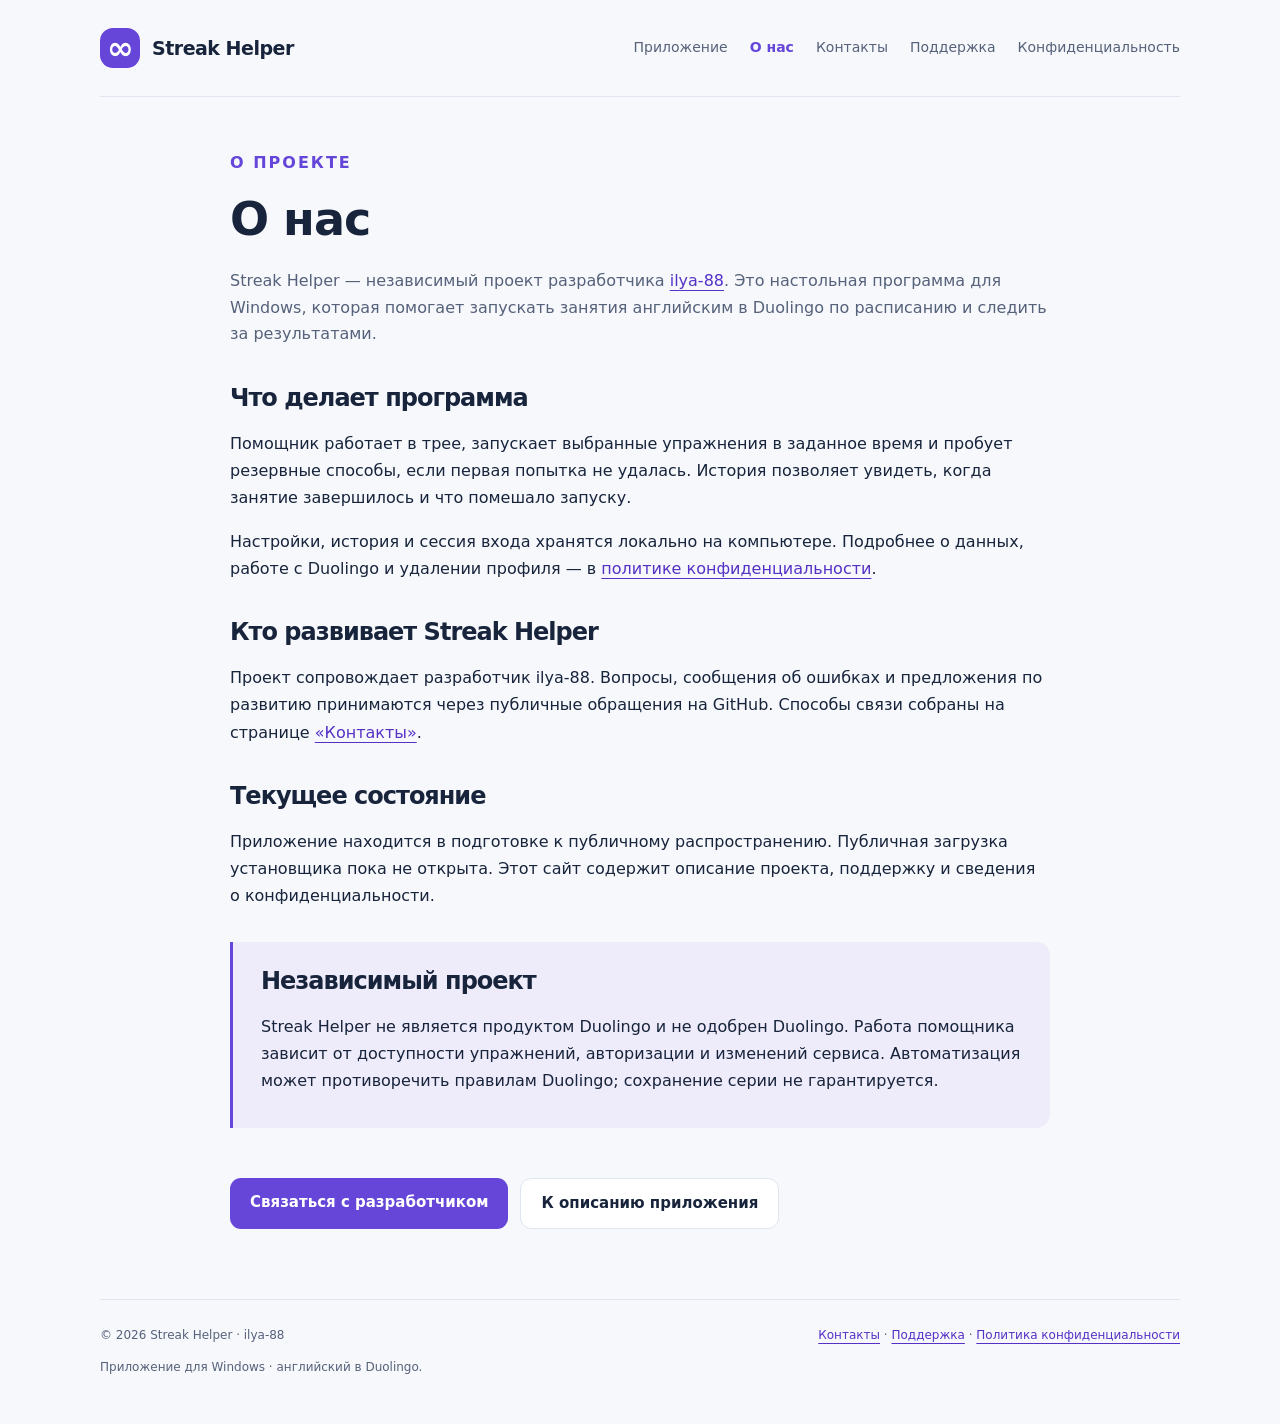
==== about.html @ e92014e6 "Publish Streak Helper website with About and Contacts" ====
<!doctype html>
<html lang="ru">
<head>
  <meta charset="utf-8">
  <meta name="viewport" content="width=device-width, initial-scale=1">
  <meta name="description" content="О проекте Streak Helper: настольный помощник для Windows, его возможности и разработчик ilya-88.">
  <meta name="theme-color" content="#6646d8">
  <title>О нас — Streak Helper</title>
  <link rel="stylesheet" href="styles.css">
</head>
<body>
  <a class="skip" href="#main">К содержимому</a>
  <header class="top">
    <a class="brand" href="./"><span class="mark" aria-hidden="true">∞</span>Streak Helper</a>
    <nav aria-label="Основная навигация"><a href="./">Приложение</a><a href="about.html" aria-current="page">О нас</a><a href="contacts.html">Контакты</a><a href="support.html">Поддержка</a><a href="privacy.html">Конфиденциальность</a></nav>
  </header>
  <main id="main" class="document">
    <p class="eyebrow">О проекте</p>
    <h1>О нас</h1>
    <p class="lead">Streak Helper — независимый проект разработчика <a href="https://github.com/ilya-88">ilya-88</a>. Это настольная программа для Windows, которая помогает запускать занятия английским в Duolingo по расписанию и следить за результатами.</p>
    <h2>Что делает программа</h2>
    <p>Помощник работает в трее, запускает выбранные упражнения в заданное время и пробует резервные способы, если первая попытка не удалась. История позволяет увидеть, когда занятие завершилось и что помешало запуску.</p>
    <p>Настройки, история и сессия входа хранятся локально на компьютере. Подробнее о данных, работе с Duolingo и удалении профиля — в <a href="privacy.html">политике конфиденциальности</a>.</p>
    <h2>Кто развивает Streak Helper</h2>
    <p>Проект сопровождает разработчик ilya-88. Вопросы, сообщения об ошибках и предложения по развитию принимаются через публичные обращения на GitHub. Способы связи собраны на странице <a href="contacts.html">«Контакты»</a>.</p>
    <h2>Текущее состояние</h2>
    <p>Приложение находится в подготовке к публичному распространению. Публичная загрузка установщика пока не открыта. Этот сайт содержит описание проекта, поддержку и сведения о конфиденциальности.</p>
    <aside class="notice"><h2>Независимый проект</h2><p>Streak Helper не является продуктом Duolingo и не одобрен Duolingo. Работа помощника зависит от доступности упражнений, авторизации и изменений сервиса. Автоматизация может противоречить правилам Duolingo; сохранение серии не гарантируется.</p></aside>
    <div class="actions"><a class="button" href="contacts.html">Связаться с разработчиком</a><a class="button secondary" href="./">К описанию приложения</a></div>
  </main>
  <footer><div class="footer-row"><span>© 2026 Streak Helper · ilya-88</span><span><a href="contacts.html">Контакты</a> · <a href="support.html">Поддержка</a> · <a href="privacy.html">Политика конфиденциальности</a></span></div><p>Приложение для Windows · английский в Duolingo.</p></footer>
</body>
</html>
---- styles.css ----
:root{color-scheme:light;--ink:#17243b;--muted:#56617a;--line:#e0e6f0;--accent:#6646d8;--paper:#f6f8fc;--white:#fff}*{box-sizing:border-box}html{scroll-behavior:smooth}body{margin:0;background:var(--paper);color:var(--ink);font:17px/1.7 system-ui,-apple-system,BlinkMacSystemFont,"Segoe UI",sans-serif}a{color:#5531c6;text-underline-offset:4px}a:hover{color:#35179a}a:focus-visible,summary:focus-visible{outline:3px solid #9079e8;outline-offset:5px}header,main,footer{width:min(1080px,calc(100% - 48px));margin:auto}.top{display:flex;align-items:center;justify-content:space-between;gap:24px;padding:28px 0;border-bottom:1px solid var(--line)}.brand{display:inline-flex;align-items:center;gap:12px;color:var(--ink);font-size:19px;font-weight:750;letter-spacing:-.5px;text-decoration:none}.mark{display:inline-grid;place-items:center;width:40px;height:40px;border-radius:13px;background:var(--accent);color:white;font-size:32px;line-height:1}nav{display:flex;flex-wrap:wrap;gap:22px;font-size:14px}nav a{color:var(--muted);text-decoration:none}nav a[aria-current=page]{color:var(--accent);font-weight:700}.hero{display:grid;grid-template-columns:1.2fr 1fr;align-items:center;gap:56px;padding:76px 0 60px}.eyebrow{text-transform:uppercase;letter-spacing:2px;color:var(--accent);font-size:12px;font-weight:800}h1,h2,h3{line-height:1.18;letter-spacing:-1px}h1{font-size:clamp(36px,5vw,62px);margin:14px 0 22px}h2{font-size:28px;margin:0 0 18px}h3{font-size:20px;margin:0 0 12px;letter-spacing:-.4px}.lead{font-size:19px;color:var(--muted);line-height:1.65}.pill{display:inline-flex;padding:6px 12px;background:#eae5fc;color:#5537ad;border-radius:99px;font-size:12px;font-weight:700}.actions{display:flex;gap:12px;flex-wrap:wrap;margin:28px 0 12px}.button{display:inline-block;background:var(--accent);color:white;padding:12px 20px;border-radius:11px;text-decoration:none;font-weight:650;font-size:15px}.button:hover{background:#5133ba;color:white}.button.secondary{background:#fff;color:var(--ink);border:1px solid var(--line)}.small{font-size:13px;color:var(--muted)}.art{min-height:330px;display:flex;align-items:center;justify-content:center;position:relative;background:radial-gradient(ellipse,#e2dcfc,transparent 70%)}.infinity{font-size:clamp(160px,24vw,280px);font-weight:600;line-height:1;color:var(--accent);text-shadow:0 18px 40px #6646d82b;transform:rotate(-8deg);user-select:none}.art-label{position:absolute;bottom:15px;background:white;border:1px solid var(--line);box-shadow:0 12px 30px #24365b0a;border-radius:13px;padding:10px 18px;font-size:13px}.grid{display:grid;grid-template-columns:repeat(3,1fr);gap:18px;margin-bottom:42px}.card{background:var(--white);border:1px solid var(--line);border-radius:18px;padding:26px}.card p{color:var(--muted);font-size:15px;margin:0}.number{display:block;font-size:12px;letter-spacing:1px;color:var(--accent);margin-bottom:24px;font-weight:800}.notice{padding:25px 28px;border-left:3px solid var(--accent);background:#eeebfa;border-radius:0 14px 14px 0;margin:32px 0 50px}.notice p{margin:8px 0;font-size:15px}.document{max-width:820px;margin:52px auto 70px}.document h1{font-size:clamp(34px,5vw,46px)}.document h2{font-size:24px;margin-top:36px}.document h3{margin-top:22px}.document p,.document li{font-size:16px}.document li{margin-bottom:9px}.document ul,.document ol{padding-left:24px}.document table{width:100%;border-collapse:collapse;font-size:14px}.document th,.document td{text-align:left;border-bottom:1px solid var(--line);padding:14px 12px;vertical-align:top}.document th{background:#efedf9}.table-scroll{overflow:auto}code{background:#e9edf5;padding:2px 5px;border-radius:4px;font-size:.9em;overflow-wrap:anywhere}.toc{padding:22px 26px;background:white;border:1px solid var(--line);border-radius:14px}.toc a{display:inline-block;margin:5px 15px 5px 0;font-size:14px}details{background:white;border:1px solid var(--line);border-radius:12px;padding:18px 22px;margin:12px 0}summary{font-weight:650;cursor:pointer}footer{border-top:1px solid var(--line);padding:25px 0 34px;font-size:12px;color:var(--muted)}.footer-row{display:flex;justify-content:space-between;gap:16px;flex-wrap:wrap}footer p{max-width:820px}.contact-card{margin:28px 0;background:white;border:1px solid var(--line);border-radius:18px;padding:26px}.contact-card p{margin:8px 0}.skip{position:absolute;left:24px;top:-70px;background:white;padding:12px}.skip:focus{top:12px;z-index:2}@media(max-width:720px){header,main,footer{width:calc(100% - 32px)}.top{align-items:flex-start;flex-direction:column;gap:16px;padding:22px 0}nav{gap:18px;font-size:13px}.hero{grid-template-columns:1fr;gap:6px;padding:42px 0 24px}.art{min-height:210px}.infinity{font-size:210px}.art-label{bottom:0}.grid{grid-template-columns:1fr;margin-top:32px}.number{margin-bottom:12px}.document{margin-top:32px}.document th,.document td{padding:10px 8px}.notice{padding:18px 20px}}

.web-ad{padding:22px 24px;margin:36px 0;background:#fff;border:1px solid var(--line);border-radius:16px}.ad-label{display:block;margin:0 0 14px;color:var(--muted);font-size:12px;letter-spacing:.03em}.web-ad>div{min-height:250px;width:100%;overflow:hidden}.web-ad .small{margin-bottom:0}.partner-card{background:#fff9df;border:1px solid #e9d888;border-radius:16px;padding:28px;margin:36px 0}.partner-card p{max-width:760px}.partner-button{background:#ffe35a;color:#242015;border:1px solid #dfc64b}.partner-button:hover{background:#ffeb88;color:#242015}@media(max-width:720px){.web-ad,.partner-card{padding:20px}.web-ad>div{min-height:250px}}

.partner-resources{margin:42px 0}.partner-resources>p{color:var(--muted);font-size:15px}.partner-grid{display:grid;grid-template-columns:repeat(3,minmax(0,1fr));gap:18px}.partner-grid .partner-card{display:flex;flex-direction:column;margin:0;padding:24px}.partner-card h3{font-size:23px}.partner-card p{font-size:14px;line-height:1.65;flex:1}.partner-card .button{text-align:center;font-size:14px;padding:11px 12px}.partner-search{padding:26px;background:#fff;border:1px solid var(--line);border-radius:16px;margin-top:22px}.partner-search label{display:block;margin-bottom:8px;font-size:14px}.search-row{display:flex;gap:12px}.search-row input{flex:1;min-width:100px;border:1px solid #bfc8d8;border-radius:10px;padding:12px;font:inherit}.search-row button{font:inherit;border:0;cursor:pointer}@media(max-width:850px){.partner-grid{grid-template-columns:1fr}.search-row{flex-direction:column}.partner-grid .partner-card{padding:22px}}

.top{flex-wrap:wrap}.top>nav{row-gap:10px}.contact-card h2{margin-top:0}.document .notice h2{margin-top:0}
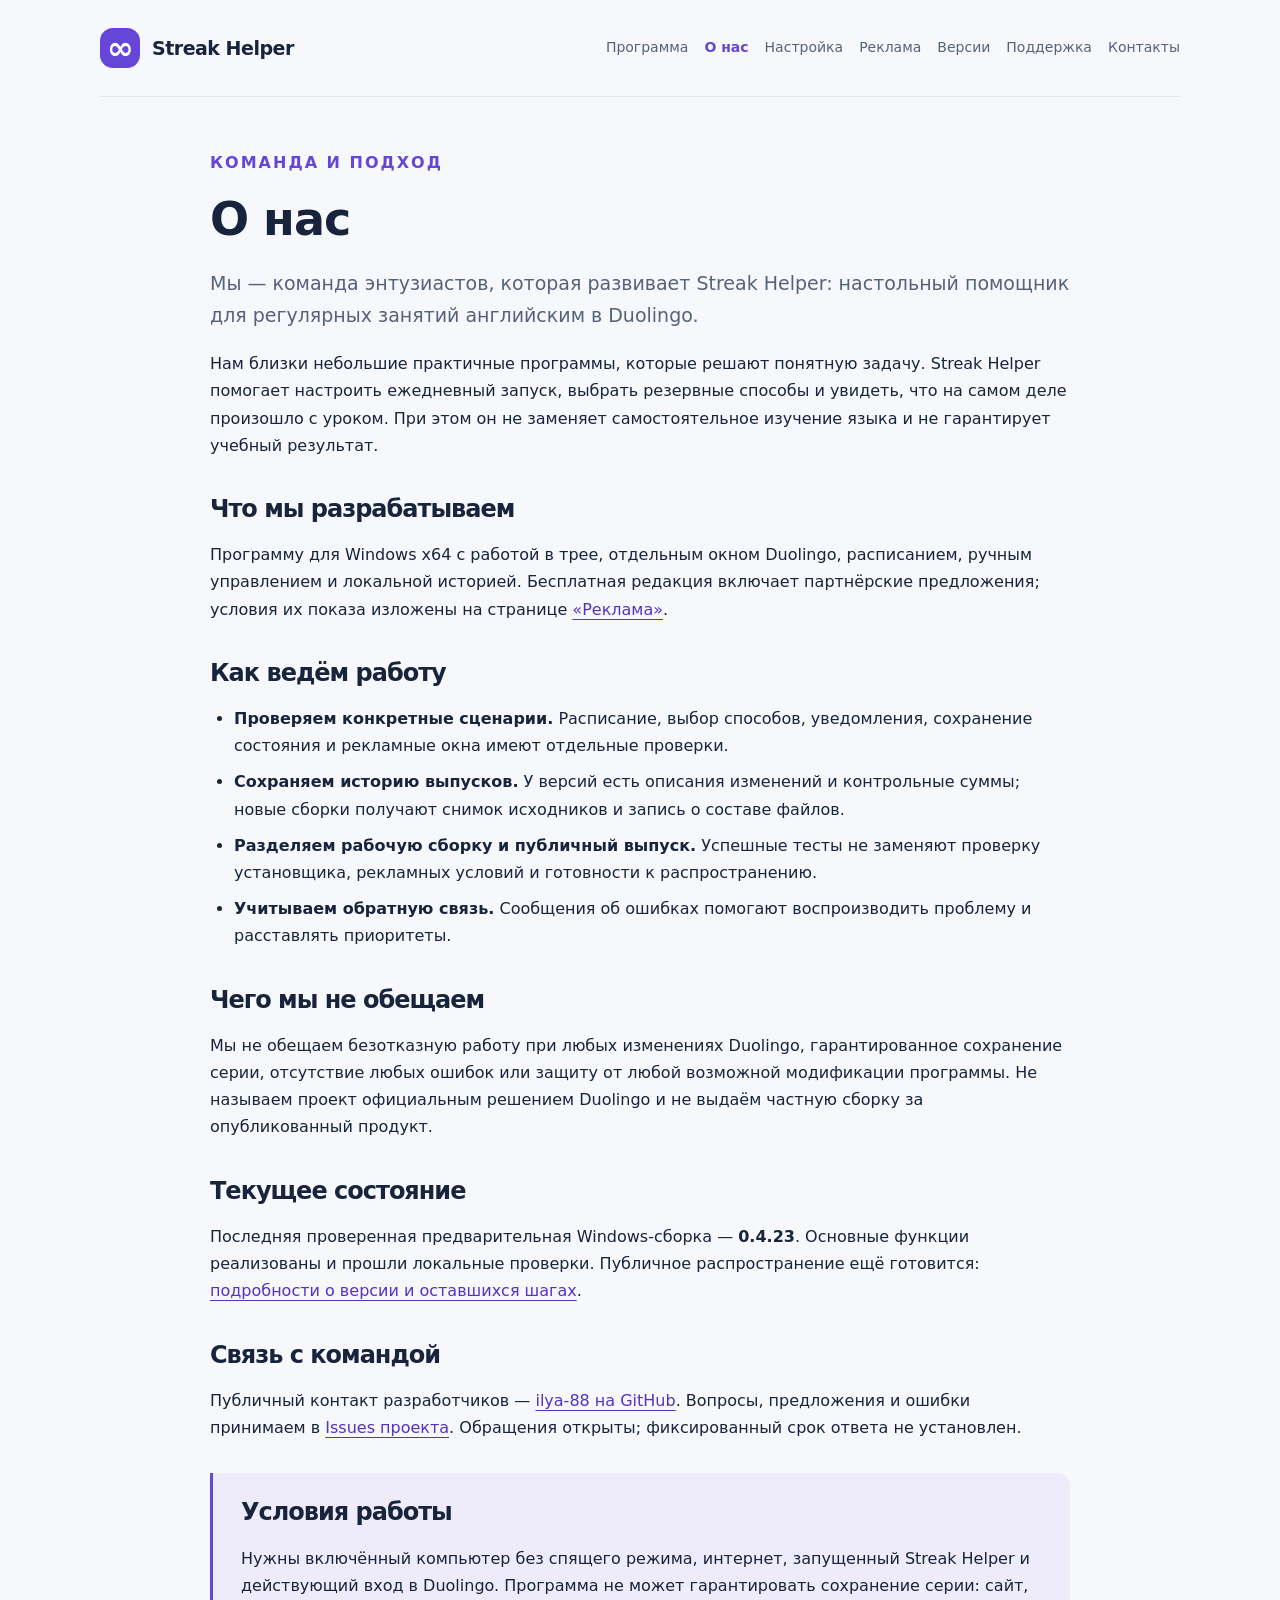
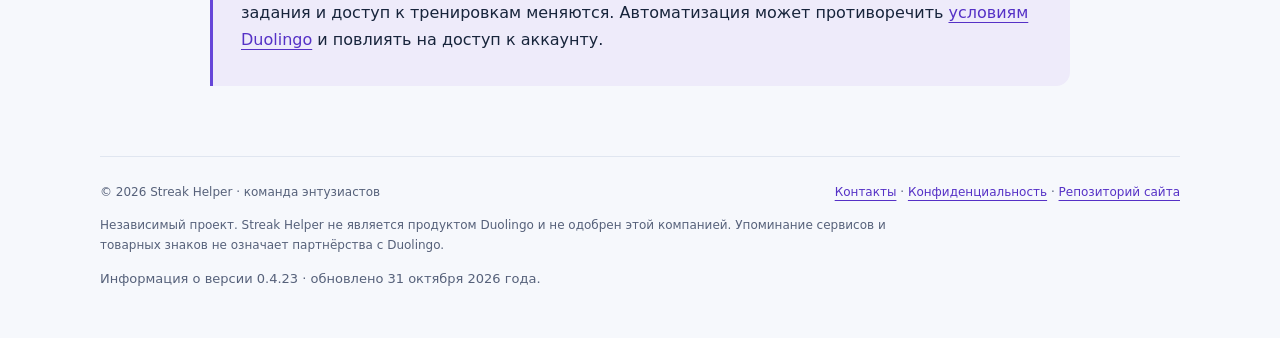
==== commit f7c3cefc: "Explain Streak Helper, setup, advertising and 0.4.23 release status Expand the project and team desc" ====
--- a/about.html
+++ b/about.html
@@ -1,33 +1,9 @@
 <!doctype html>
-<html lang="ru">
-<head>
-  <meta charset="utf-8">
-  <meta name="viewport" content="width=device-width, initial-scale=1">
-  <meta name="description" content="О проекте Streak Helper: настольный помощник для Windows, его возможности и разработчик ilya-88.">
-  <meta name="theme-color" content="#6646d8">
-  <title>О нас — Streak Helper</title>
-  <link rel="stylesheet" href="styles.css">
-</head>
-<body>
-  <a class="skip" href="#main">К содержимому</a>
-  <header class="top">
-    <a class="brand" href="./"><span class="mark" aria-hidden="true">∞</span>Streak Helper</a>
-    <nav aria-label="Основная навигация"><a href="./">Приложение</a><a href="about.html" aria-current="page">О нас</a><a href="contacts.html">Контакты</a><a href="support.html">Поддержка</a><a href="privacy.html">Конфиденциальность</a></nav>
-  </header>
-  <main id="main" class="document">
-    <p class="eyebrow">О проекте</p>
-    <h1>О нас</h1>
-    <p class="lead">Streak Helper — независимый проект разработчика <a href="https://github.com/ilya-88">ilya-88</a>. Это настольная программа для Windows, которая помогает запускать занятия английским в Duolingo по расписанию и следить за результатами.</p>
-    <h2>Что делает программа</h2>
-    <p>Помощник работает в трее, запускает выбранные упражнения в заданное время и пробует резервные способы, если первая попытка не удалась. История позволяет увидеть, когда занятие завершилось и что помешало запуску.</p>
-    <p>Настройки, история и сессия входа хранятся локально на компьютере. Подробнее о данных, работе с Duolingo и удалении профиля — в <a href="privacy.html">политике конфиденциальности</a>.</p>
-    <h2>Кто развивает Streak Helper</h2>
-    <p>Проект сопровождает разработчик ilya-88. Вопросы, сообщения об ошибках и предложения по развитию принимаются через публичные обращения на GitHub. Способы связи собраны на странице <a href="contacts.html">«Контакты»</a>.</p>
-    <h2>Текущее состояние</h2>
-    <p>Приложение находится в подготовке к публичному распространению. Публичная загрузка установщика пока не открыта. Этот сайт содержит описание проекта, поддержку и сведения о конфиденциальности.</p>
-    <aside class="notice"><h2>Независимый проект</h2><p>Streak Helper не является продуктом Duolingo и не одобрен Duolingo. Работа помощника зависит от доступности упражнений, авторизации и изменений сервиса. Автоматизация может противоречить правилам Duolingo; сохранение серии не гарантируется.</p></aside>
-    <div class="actions"><a class="button" href="contacts.html">Связаться с разработчиком</a><a class="button secondary" href="./">К описанию приложения</a></div>
-  </main>
-  <footer><div class="footer-row"><span>© 2026 Streak Helper · ilya-88</span><span><a href="contacts.html">Контакты</a> · <a href="support.html">Поддержка</a> · <a href="privacy.html">Политика конфиденциальности</a></span></div><p>Приложение для Windows · английский в Duolingo.</p></footer>
-</body>
-</html>
+<html lang="ru"><head><meta charset="utf-8"><meta name="viewport" content="width=device-width,initial-scale=1"><meta name="description" content="Streak Helper — независимый проект команды энтузиастов. Подход к разработке, возможности программы и открытая информация о её состоянии."><meta name="theme-color" content="#6646d8"><title>О нас — Streak Helper</title><link rel="canonical" href="https://streak-helper-windows.github.io/about.html"><link rel="stylesheet" href="styles.css"></head>
+<body><a class="skip" href="#main">К содержимому</a><header class="top"><a class="brand" href="./"><span class="mark" aria-hidden="true">∞</span>Streak Helper</a><nav aria-label="Основная навигация"><a href="./">Программа</a><a href="about.html" aria-current="page">О нас</a><a href="guide.html">Настройка</a><a href="ads.html">Реклама</a><a href="releases.html">Версии</a><a href="support.html">Поддержка</a><a href="contacts.html">Контакты</a></nav></header>
+<main id="main" class="document">
+<p class="eyebrow">Команда и подход</p><h1>О нас</h1><p class="lead">Мы — команда энтузиастов, которая развивает Streak Helper: настольный помощник для регулярных занятий английским в Duolingo.</p><p>Нам близки небольшие практичные программы, которые решают понятную задачу. Streak Helper помогает настроить ежедневный запуск, выбрать резервные способы и увидеть, что на самом деле произошло с уроком. При этом он не заменяет самостоятельное изучение языка и не гарантирует учебный результат.</p>
+<h2>Что мы разрабатываем</h2><p>Программу для Windows x64 с работой в трее, отдельным окном Duolingo, расписанием, ручным управлением и локальной историей. Бесплатная редакция включает партнёрские предложения; условия их показа изложены на странице <a href="ads.html">«Реклама»</a>.</p><h2>Как ведём работу</h2><ul><li><strong>Проверяем конкретные сценарии.</strong> Расписание, выбор способов, уведомления, сохранение состояния и рекламные окна имеют отдельные проверки.</li><li><strong>Сохраняем историю выпусков.</strong> У версий есть описания изменений и контрольные суммы; новые сборки получают снимок исходников и запись о составе файлов.</li><li><strong>Разделяем рабочую сборку и публичный выпуск.</strong> Успешные тесты не заменяют проверку установщика, рекламных условий и готовности к распространению.</li><li><strong>Учитываем обратную связь.</strong> Сообщения об ошибках помогают воспроизводить проблему и расставлять приоритеты.</li></ul>
+<h2>Чего мы не обещаем</h2><p>Мы не обещаем безотказную работу при любых изменениях Duolingo, гарантированное сохранение серии, отсутствие любых ошибок или защиту от любой возможной модификации программы. Не называем проект официальным решением Duolingo и не выдаём частную сборку за опубликованный продукт.</p><h2>Текущее состояние</h2><p>Последняя проверенная предварительная Windows-сборка — <strong>0.4.23</strong>. Основные функции реализованы и прошли локальные проверки. Публичное распространение ещё готовится: <a href="releases.html">подробности о версии и оставшихся шагах</a>.</p>
+<h2>Связь с командой</h2><p>Публичный контакт разработчиков — <a href="https://github.com/ilya-88">ilya-88 на GitHub</a>. Вопросы, предложения и ошибки принимаем в <a href="https://github.com/ilya-88/streak-helper/issues">Issues проекта</a>. Обращения открыты; фиксированный срок ответа не установлен.</p><aside class="notice"><h2>Условия работы</h2><p>Нужны включённый компьютер без спящего режима, интернет, запущенный Streak Helper и действующий вход в Duolingo. Программа не может гарантировать сохранение серии: сайт, задания и доступ к тренировкам меняются. Автоматизация может противоречить <a href="https://www.duolingo.com/terms">условиям Duolingo</a> и повлиять на доступ к аккаунту.</p></aside></main>
+<footer><div class="footer-row"><span>© 2026 Streak Helper · команда энтузиастов</span><span><a href="contacts.html">Контакты</a> · <a href="privacy.html">Конфиденциальность</a> · <a href="https://github.com/streak-helper-windows/streak-helper-windows.github.io">Репозиторий сайта</a></span></div><p>Независимый проект. Streak Helper не является продуктом Duolingo и не одобрен этой компанией. Упоминание сервисов и товарных знаков не означает партнёрства с Duolingo.</p><p class="small">Информация о версии 0.4.23 · обновлено 31 октября 2026 года.</p></footer></body></html>
--- a/styles.css
+++ b/styles.css
@@ -1,7 +1,4 @@
 :root{color-scheme:light;--ink:#17243b;--muted:#56617a;--line:#e0e6f0;--accent:#6646d8;--paper:#f6f8fc;--white:#fff}*{box-sizing:border-box}html{scroll-behavior:smooth}body{margin:0;background:var(--paper);color:var(--ink);font:17px/1.7 system-ui,-apple-system,BlinkMacSystemFont,"Segoe UI",sans-serif}a{color:#5531c6;text-underline-offset:4px}a:hover{color:#35179a}a:focus-visible,summary:focus-visible{outline:3px solid #9079e8;outline-offset:5px}header,main,footer{width:min(1080px,calc(100% - 48px));margin:auto}.top{display:flex;align-items:center;justify-content:space-between;gap:24px;padding:28px 0;border-bottom:1px solid var(--line)}.brand{display:inline-flex;align-items:center;gap:12px;color:var(--ink);font-size:19px;font-weight:750;letter-spacing:-.5px;text-decoration:none}.mark{display:inline-grid;place-items:center;width:40px;height:40px;border-radius:13px;background:var(--accent);color:white;font-size:32px;line-height:1}nav{display:flex;flex-wrap:wrap;gap:22px;font-size:14px}nav a{color:var(--muted);text-decoration:none}nav a[aria-current=page]{color:var(--accent);font-weight:700}.hero{display:grid;grid-template-columns:1.2fr 1fr;align-items:center;gap:56px;padding:76px 0 60px}.eyebrow{text-transform:uppercase;letter-spacing:2px;color:var(--accent);font-size:12px;font-weight:800}h1,h2,h3{line-height:1.18;letter-spacing:-1px}h1{font-size:clamp(36px,5vw,62px);margin:14px 0 22px}h2{font-size:28px;margin:0 0 18px}h3{font-size:20px;margin:0 0 12px;letter-spacing:-.4px}.lead{font-size:19px;color:var(--muted);line-height:1.65}.pill{display:inline-flex;padding:6px 12px;background:#eae5fc;color:#5537ad;border-radius:99px;font-size:12px;font-weight:700}.actions{display:flex;gap:12px;flex-wrap:wrap;margin:28px 0 12px}.button{display:inline-block;background:var(--accent);color:white;padding:12px 20px;border-radius:11px;text-decoration:none;font-weight:650;font-size:15px}.button:hover{background:#5133ba;color:white}.button.secondary{background:#fff;color:var(--ink);border:1px solid var(--line)}.small{font-size:13px;color:var(--muted)}.art{min-height:330px;display:flex;align-items:center;justify-content:center;position:relative;background:radial-gradient(ellipse,#e2dcfc,transparent 70%)}.infinity{font-size:clamp(160px,24vw,280px);font-weight:600;line-height:1;color:var(--accent);text-shadow:0 18px 40px #6646d82b;transform:rotate(-8deg);user-select:none}.art-label{position:absolute;bottom:15px;background:white;border:1px solid var(--line);box-shadow:0 12px 30px #24365b0a;border-radius:13px;padding:10px 18px;font-size:13px}.grid{display:grid;grid-template-columns:repeat(3,1fr);gap:18px;margin-bottom:42px}.card{background:var(--white);border:1px solid var(--line);border-radius:18px;padding:26px}.card p{color:var(--muted);font-size:15px;margin:0}.number{display:block;font-size:12px;letter-spacing:1px;color:var(--accent);margin-bottom:24px;font-weight:800}.notice{padding:25px 28px;border-left:3px solid var(--accent);background:#eeebfa;border-radius:0 14px 14px 0;margin:32px 0 50px}.notice p{margin:8px 0;font-size:15px}.document{max-width:820px;margin:52px auto 70px}.document h1{font-size:clamp(34px,5vw,46px)}.document h2{font-size:24px;margin-top:36px}.document h3{margin-top:22px}.document p,.document li{font-size:16px}.document li{margin-bottom:9px}.document ul,.document ol{padding-left:24px}.document table{width:100%;border-collapse:collapse;font-size:14px}.document th,.document td{text-align:left;border-bottom:1px solid var(--line);padding:14px 12px;vertical-align:top}.document th{background:#efedf9}.table-scroll{overflow:auto}code{background:#e9edf5;padding:2px 5px;border-radius:4px;font-size:.9em;overflow-wrap:anywhere}.toc{padding:22px 26px;background:white;border:1px solid var(--line);border-radius:14px}.toc a{display:inline-block;margin:5px 15px 5px 0;font-size:14px}details{background:white;border:1px solid var(--line);border-radius:12px;padding:18px 22px;margin:12px 0}summary{font-weight:650;cursor:pointer}footer{border-top:1px solid var(--line);padding:25px 0 34px;font-size:12px;color:var(--muted)}.footer-row{display:flex;justify-content:space-between;gap:16px;flex-wrap:wrap}footer p{max-width:820px}.contact-card{margin:28px 0;background:white;border:1px solid var(--line);border-radius:18px;padding:26px}.contact-card p{margin:8px 0}.skip{position:absolute;left:24px;top:-70px;background:white;padding:12px}.skip:focus{top:12px;z-index:2}@media(max-width:720px){header,main,footer{width:calc(100% - 32px)}.top{align-items:flex-start;flex-direction:column;gap:16px;padding:22px 0}nav{gap:18px;font-size:13px}.hero{grid-template-columns:1fr;gap:6px;padding:42px 0 24px}.art{min-height:210px}.infinity{font-size:210px}.art-label{bottom:0}.grid{grid-template-columns:1fr;margin-top:32px}.number{margin-bottom:12px}.document{margin-top:32px}.document th,.document td{padding:10px 8px}.notice{padding:18px 20px}}
 
-.web-ad{padding:22px 24px;margin:36px 0;background:#fff;border:1px solid var(--line);border-radius:16px}.ad-label{display:block;margin:0 0 14px;color:var(--muted);font-size:12px;letter-spacing:.03em}.web-ad>div{min-height:250px;width:100%;overflow:hidden}.web-ad .small{margin-bottom:0}.partner-card{background:#fff9df;border:1px solid #e9d888;border-radius:16px;padding:28px;margin:36px 0}.partner-card p{max-width:760px}.partner-button{background:#ffe35a;color:#242015;border:1px solid #dfc64b}.partner-button:hover{background:#ffeb88;color:#242015}@media(max-width:720px){.web-ad,.partner-card{padding:20px}.web-ad>div{min-height:250px}}
 
-.partner-resources{margin:42px 0}.partner-resources>p{color:var(--muted);font-size:15px}.partner-grid{display:grid;grid-template-columns:repeat(3,minmax(0,1fr));gap:18px}.partner-grid .partner-card{display:flex;flex-direction:column;margin:0;padding:24px}.partner-card h3{font-size:23px}.partner-card p{font-size:14px;line-height:1.65;flex:1}.partner-card .button{text-align:center;font-size:14px;padding:11px 12px}.partner-search{padding:26px;background:#fff;border:1px solid var(--line);border-radius:16px;margin-top:22px}.partner-search label{display:block;margin-bottom:8px;font-size:14px}.search-row{display:flex;gap:12px}.search-row input{flex:1;min-width:100px;border:1px solid #bfc8d8;border-radius:10px;padding:12px;font:inherit}.search-row button{font:inherit;border:0;cursor:pointer}@media(max-width:850px){.partner-grid{grid-template-columns:1fr}.search-row{flex-direction:column}.partner-grid .partner-card{padding:22px}}
-
-.top{flex-wrap:wrap}.top>nav{row-gap:10px}.contact-card h2{margin-top:0}.document .notice h2{margin-top:0}
+.top{flex-wrap:wrap;align-items:center}.top>nav{gap:10px 16px;max-width:760px}.hero{grid-template-columns:1.35fr 1fr;gap:48px;padding:58px 0 42px}.hero h1{font-size:clamp(36px,4.2vw,50px)}.hero p:not(.lead):not(.small){font-size:16px}.flow-card{background:#fff;border:1px solid var(--line);border-radius:24px;padding:30px;box-shadow:0 20px 55px #3720650a}.flow{list-style:none;padding:0;margin:22px 0 28px;counter-reset:step}.flow li{counter-increment:step;position:relative;padding:0 0 24px 48px}.flow li:last-child{padding-bottom:0}.flow li:before{content:counter(step,decimal-leading-zero);position:absolute;left:0;top:0;background:#ede8fc;color:var(--accent);width:32px;height:32px;display:grid;place-items:center;border-radius:10px;font-size:12px;font-weight:750}.flow strong,.flow span{display:block}.flow span{font-size:13px;color:var(--muted);margin-top:3px}.flow-card>a{font-size:14px}.status-strip{display:grid;grid-template-columns:repeat(3,1fr);background:#fff;border:1px solid var(--line);border-radius:16px;padding:23px 28px;gap:20px}.status-strip strong,.status-strip span{display:block}.status-strip strong{font-size:20px}.status-strip span{font-size:12px;color:var(--muted);margin-top:4px}.section{margin:58px 0}.section .grid{margin:26px 0 0}.section h2{max-width:800px}.section p{max-width:850px}.split-section{display:grid;grid-template-columns:1.2fr 1fr;gap:36px;align-items:start}.split-section p,.split-section li,.funding p{font-size:16px}.split-section ul{padding-left:22px;margin-bottom:0}.funding{background:#eeebfa;padding:30px;border-radius:18px}.link-grid{display:grid;grid-template-columns:repeat(3,minmax(0,1fr));gap:18px;margin-top:26px}.link-grid>a{text-decoration:none;color:var(--ink);transition:border-color .15s}.link-grid>a:hover{border-color:var(--accent)}.link-grid strong,.link-grid span{display:block}.link-grid span{margin-top:8px;font-size:14px;color:var(--muted)}.document{max-width:860px}.document h1{overflow-wrap:break-word}.document .notice h2,.contact-card h2{margin-top:0}.document .lead{font-size:19px}.toc{gap:8px 18px;display:flex;flex-wrap:wrap}.toc a{margin:0}.release-state{display:flex;flex-direction:column;gap:8px;background:#eeebfa;border:1px solid #d8cff8;border-radius:14px;padding:22px;margin:26px 0}.release-state span{font-size:14px;color:var(--muted)}td{min-width:160px}footer a{overflow-wrap:anywhere}.table-scroll{max-width:100%}.skip:focus{position:fixed}li strong{font-weight:680}@media(max-width:850px){.top>nav{max-width:none}.hero{grid-template-columns:1fr;gap:28px}.flow-card{max-width:600px}.split-section{grid-template-columns:1fr}.link-grid{grid-template-columns:1fr}}@media(max-width:600px){.hero{padding-top:34px}.hero h1{font-size:38px}.status-strip{grid-template-columns:1fr;padding:22px}.status-strip>div+div{border-top:1px solid var(--line);padding-top:14px}.section{margin:38px 0}.flow-card,.funding{padding:23px}.top>nav{font-size:13px;gap:10px 16px}.document .lead{font-size:18px}.document{margin-top:32px}.button{padding:11px 16px}.grid{grid-template-columns:1fr}.table-scroll{margin-right:0}}
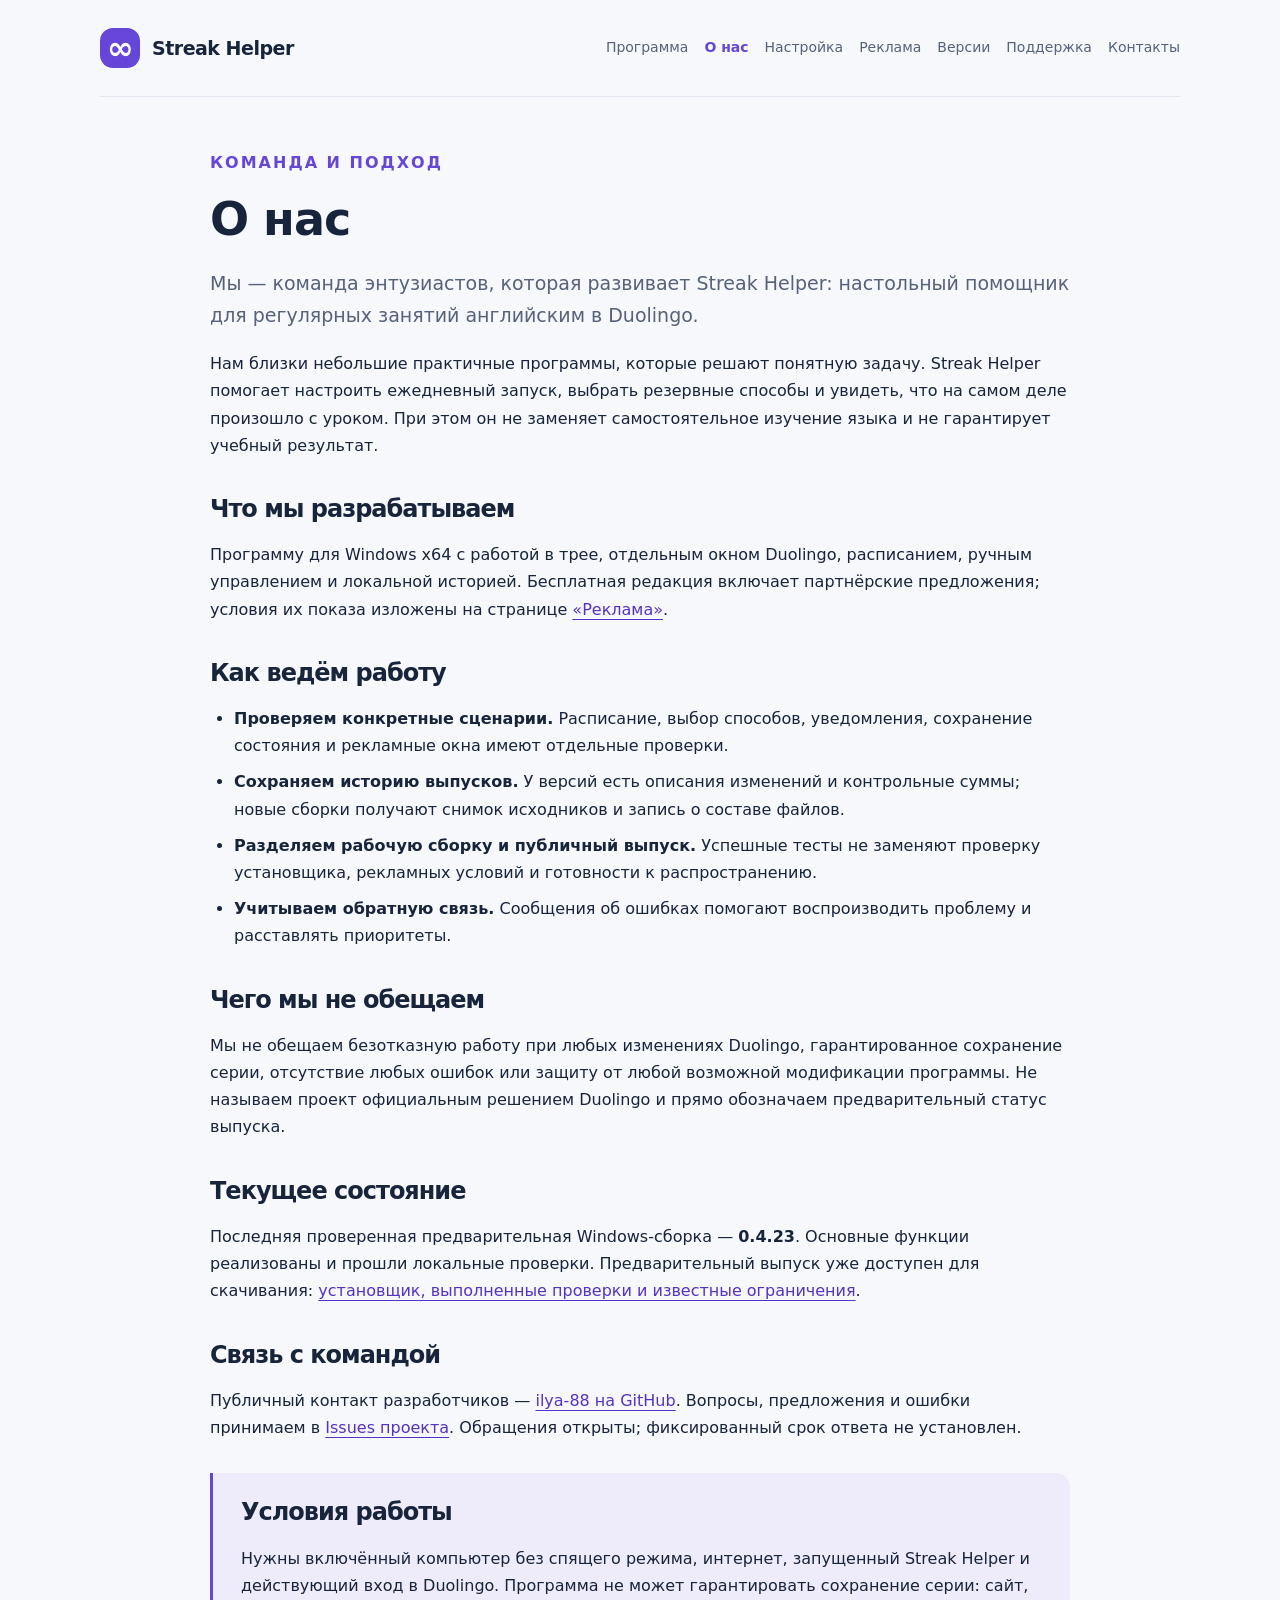
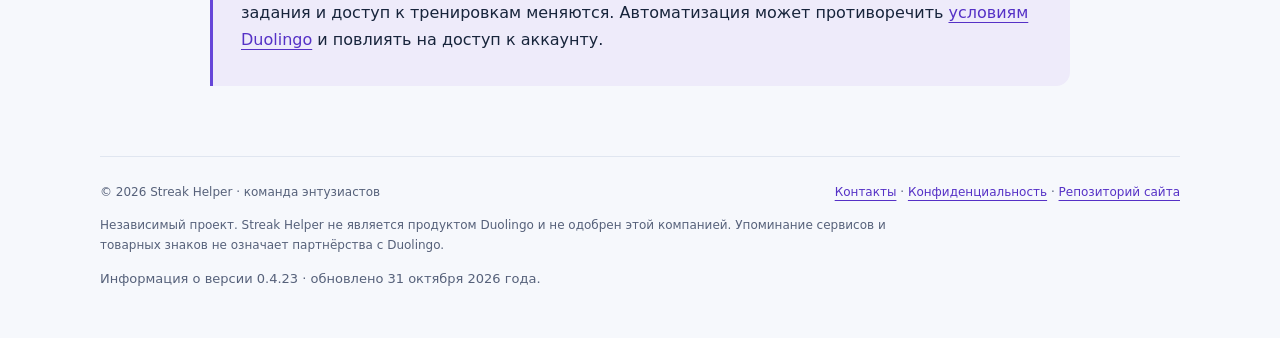
==== commit 91ffe719: "Link public Windows 0.4.23 prerelease and installer Add the verified GitHub Releases installer and c" ====
--- a/about.html
+++ b/about.html
@@ -4,6 +4,6 @@
 <main id="main" class="document">
 <p class="eyebrow">Команда и подход</p><h1>О нас</h1><p class="lead">Мы — команда энтузиастов, которая развивает Streak Helper: настольный помощник для регулярных занятий английским в Duolingo.</p><p>Нам близки небольшие практичные программы, которые решают понятную задачу. Streak Helper помогает настроить ежедневный запуск, выбрать резервные способы и увидеть, что на самом деле произошло с уроком. При этом он не заменяет самостоятельное изучение языка и не гарантирует учебный результат.</p>
 <h2>Что мы разрабатываем</h2><p>Программу для Windows x64 с работой в трее, отдельным окном Duolingo, расписанием, ручным управлением и локальной историей. Бесплатная редакция включает партнёрские предложения; условия их показа изложены на странице <a href="ads.html">«Реклама»</a>.</p><h2>Как ведём работу</h2><ul><li><strong>Проверяем конкретные сценарии.</strong> Расписание, выбор способов, уведомления, сохранение состояния и рекламные окна имеют отдельные проверки.</li><li><strong>Сохраняем историю выпусков.</strong> У версий есть описания изменений и контрольные суммы; новые сборки получают снимок исходников и запись о составе файлов.</li><li><strong>Разделяем рабочую сборку и публичный выпуск.</strong> Успешные тесты не заменяют проверку установщика, рекламных условий и готовности к распространению.</li><li><strong>Учитываем обратную связь.</strong> Сообщения об ошибках помогают воспроизводить проблему и расставлять приоритеты.</li></ul>
-<h2>Чего мы не обещаем</h2><p>Мы не обещаем безотказную работу при любых изменениях Duolingo, гарантированное сохранение серии, отсутствие любых ошибок или защиту от любой возможной модификации программы. Не называем проект официальным решением Duolingo и не выдаём частную сборку за опубликованный продукт.</p><h2>Текущее состояние</h2><p>Последняя проверенная предварительная Windows-сборка — <strong>0.4.23</strong>. Основные функции реализованы и прошли локальные проверки. Публичное распространение ещё готовится: <a href="releases.html">подробности о версии и оставшихся шагах</a>.</p>
+<h2>Чего мы не обещаем</h2><p>Мы не обещаем безотказную работу при любых изменениях Duolingo, гарантированное сохранение серии, отсутствие любых ошибок или защиту от любой возможной модификации программы. Не называем проект официальным решением Duolingo и прямо обозначаем предварительный статус выпуска.</p><h2>Текущее состояние</h2><p>Последняя проверенная предварительная Windows-сборка — <strong>0.4.23</strong>. Основные функции реализованы и прошли локальные проверки. Предварительный выпуск уже доступен для скачивания: <a href="releases.html">установщик, выполненные проверки и известные ограничения</a>.</p>
 <h2>Связь с командой</h2><p>Публичный контакт разработчиков — <a href="https://github.com/ilya-88">ilya-88 на GitHub</a>. Вопросы, предложения и ошибки принимаем в <a href="https://github.com/ilya-88/streak-helper/issues">Issues проекта</a>. Обращения открыты; фиксированный срок ответа не установлен.</p><aside class="notice"><h2>Условия работы</h2><p>Нужны включённый компьютер без спящего режима, интернет, запущенный Streak Helper и действующий вход в Duolingo. Программа не может гарантировать сохранение серии: сайт, задания и доступ к тренировкам меняются. Автоматизация может противоречить <a href="https://www.duolingo.com/terms">условиям Duolingo</a> и повлиять на доступ к аккаунту.</p></aside></main>
 <footer><div class="footer-row"><span>© 2026 Streak Helper · команда энтузиастов</span><span><a href="contacts.html">Контакты</a> · <a href="privacy.html">Конфиденциальность</a> · <a href="https://github.com/streak-helper-windows/streak-helper-windows.github.io">Репозиторий сайта</a></span></div><p>Независимый проект. Streak Helper не является продуктом Duolingo и не одобрен этой компанией. Упоминание сервисов и товарных знаков не означает партнёрства с Duolingo.</p><p class="small">Информация о версии 0.4.23 · обновлено 31 октября 2026 года.</p></footer></body></html>
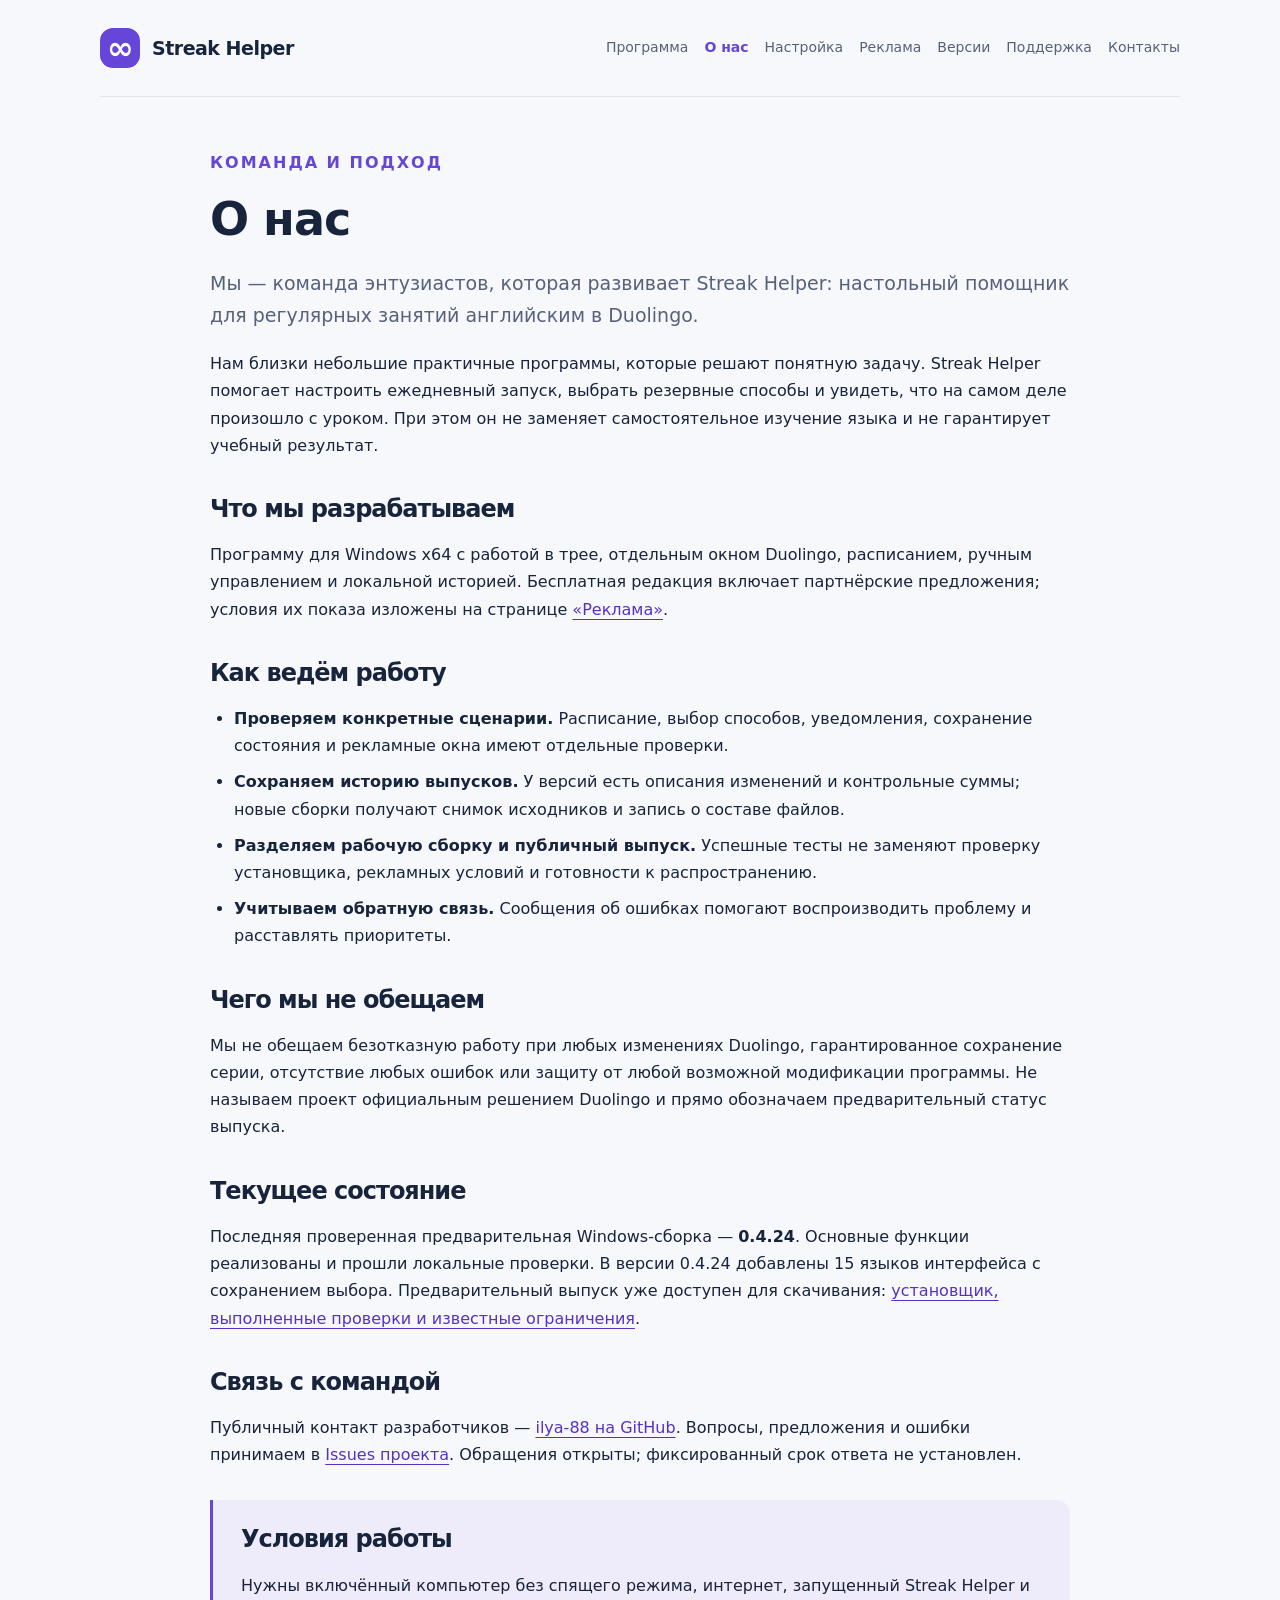
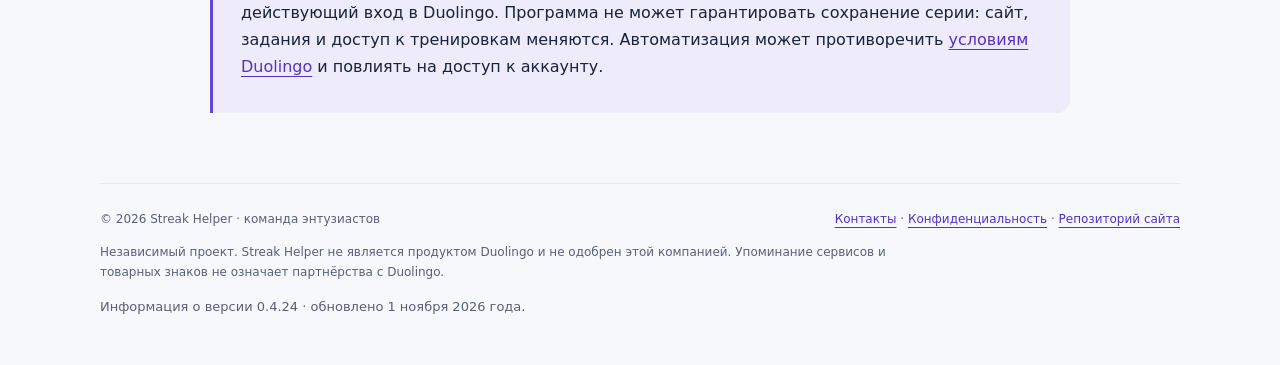
==== commit 3bfd5199: "Publish 0.4.24 download links and 15-language setup guide Link the verified Windows 0.4.24 installer" ====
--- a/about.html
+++ b/about.html
@@ -4,6 +4,6 @@
 <main id="main" class="document">
 <p class="eyebrow">Команда и подход</p><h1>О нас</h1><p class="lead">Мы — команда энтузиастов, которая развивает Streak Helper: настольный помощник для регулярных занятий английским в Duolingo.</p><p>Нам близки небольшие практичные программы, которые решают понятную задачу. Streak Helper помогает настроить ежедневный запуск, выбрать резервные способы и увидеть, что на самом деле произошло с уроком. При этом он не заменяет самостоятельное изучение языка и не гарантирует учебный результат.</p>
 <h2>Что мы разрабатываем</h2><p>Программу для Windows x64 с работой в трее, отдельным окном Duolingo, расписанием, ручным управлением и локальной историей. Бесплатная редакция включает партнёрские предложения; условия их показа изложены на странице <a href="ads.html">«Реклама»</a>.</p><h2>Как ведём работу</h2><ul><li><strong>Проверяем конкретные сценарии.</strong> Расписание, выбор способов, уведомления, сохранение состояния и рекламные окна имеют отдельные проверки.</li><li><strong>Сохраняем историю выпусков.</strong> У версий есть описания изменений и контрольные суммы; новые сборки получают снимок исходников и запись о составе файлов.</li><li><strong>Разделяем рабочую сборку и публичный выпуск.</strong> Успешные тесты не заменяют проверку установщика, рекламных условий и готовности к распространению.</li><li><strong>Учитываем обратную связь.</strong> Сообщения об ошибках помогают воспроизводить проблему и расставлять приоритеты.</li></ul>
-<h2>Чего мы не обещаем</h2><p>Мы не обещаем безотказную работу при любых изменениях Duolingo, гарантированное сохранение серии, отсутствие любых ошибок или защиту от любой возможной модификации программы. Не называем проект официальным решением Duolingo и прямо обозначаем предварительный статус выпуска.</p><h2>Текущее состояние</h2><p>Последняя проверенная предварительная Windows-сборка — <strong>0.4.23</strong>. Основные функции реализованы и прошли локальные проверки. Предварительный выпуск уже доступен для скачивания: <a href="releases.html">установщик, выполненные проверки и известные ограничения</a>.</p>
+<h2>Чего мы не обещаем</h2><p>Мы не обещаем безотказную работу при любых изменениях Duolingo, гарантированное сохранение серии, отсутствие любых ошибок или защиту от любой возможной модификации программы. Не называем проект официальным решением Duolingo и прямо обозначаем предварительный статус выпуска.</p><h2>Текущее состояние</h2><p>Последняя проверенная предварительная Windows-сборка — <strong>0.4.24</strong>. Основные функции реализованы и прошли локальные проверки. В версии 0.4.24 добавлены 15 языков интерфейса с сохранением выбора. Предварительный выпуск уже доступен для скачивания: <a href="releases.html">установщик, выполненные проверки и известные ограничения</a>.</p>
 <h2>Связь с командой</h2><p>Публичный контакт разработчиков — <a href="https://github.com/ilya-88">ilya-88 на GitHub</a>. Вопросы, предложения и ошибки принимаем в <a href="https://github.com/ilya-88/streak-helper/issues">Issues проекта</a>. Обращения открыты; фиксированный срок ответа не установлен.</p><aside class="notice"><h2>Условия работы</h2><p>Нужны включённый компьютер без спящего режима, интернет, запущенный Streak Helper и действующий вход в Duolingo. Программа не может гарантировать сохранение серии: сайт, задания и доступ к тренировкам меняются. Автоматизация может противоречить <a href="https://www.duolingo.com/terms">условиям Duolingo</a> и повлиять на доступ к аккаунту.</p></aside></main>
-<footer><div class="footer-row"><span>© 2026 Streak Helper · команда энтузиастов</span><span><a href="contacts.html">Контакты</a> · <a href="privacy.html">Конфиденциальность</a> · <a href="https://github.com/streak-helper-windows/streak-helper-windows.github.io">Репозиторий сайта</a></span></div><p>Независимый проект. Streak Helper не является продуктом Duolingo и не одобрен этой компанией. Упоминание сервисов и товарных знаков не означает партнёрства с Duolingo.</p><p class="small">Информация о версии 0.4.23 · обновлено 31 октября 2026 года.</p></footer></body></html>
+<footer><div class="footer-row"><span>© 2026 Streak Helper · команда энтузиастов</span><span><a href="contacts.html">Контакты</a> · <a href="privacy.html">Конфиденциальность</a> · <a href="https://github.com/streak-helper-windows/streak-helper-windows.github.io">Репозиторий сайта</a></span></div><p>Независимый проект. Streak Helper не является продуктом Duolingo и не одобрен этой компанией. Упоминание сервисов и товарных знаков не означает партнёрства с Duolingo.</p><p class="small">Информация о версии 0.4.24 · обновлено 1 ноября 2026 года.</p></footer></body></html>
